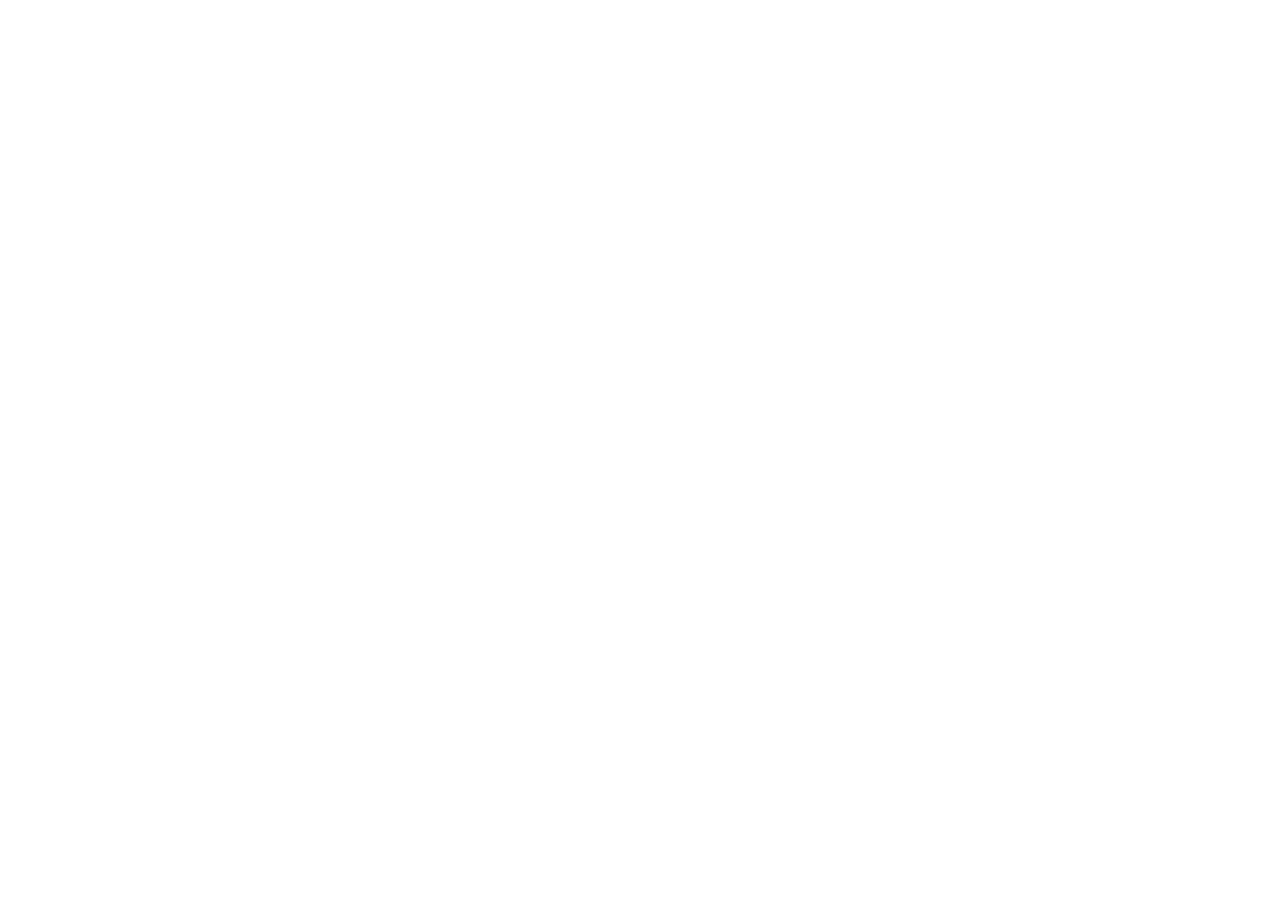
==== compra.html @ 0495fa66 "holi" ====
<!DOCTYPE html>
<html lang="en">
<head>
    <meta charset="UTF-8">
    <meta name="viewport" content="width=device-width, initial-scale=1.0">
    <title>Compra</title>
</head>
<body>
    
</body>
</html>
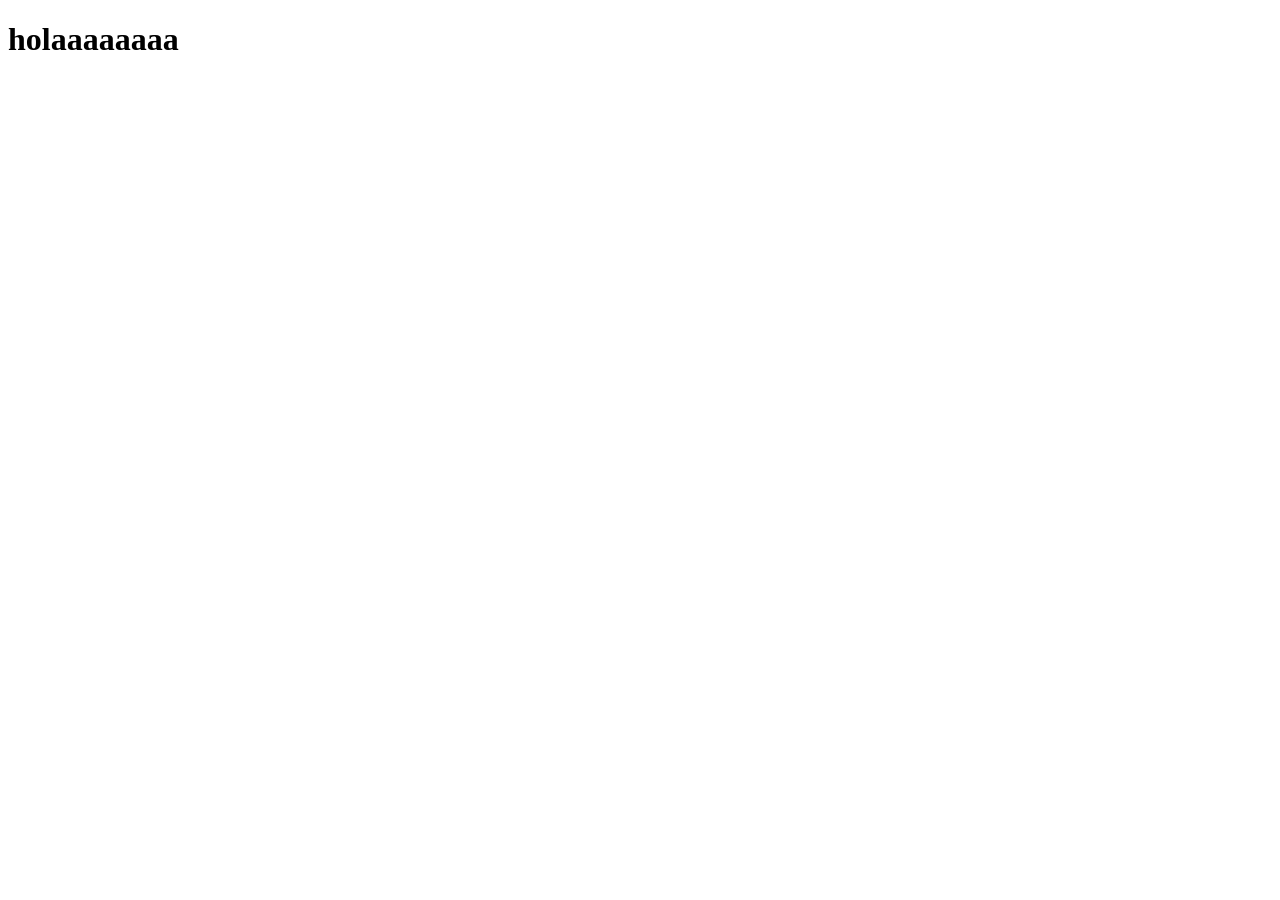
==== commit 4db275f2: "prueba" ====
--- a/compra.html
+++ b/compra.html
@@ -6,6 +6,6 @@
     <title>Compra</title>
 </head>
 <body>
-    
+    <h1>holaaaaaaaa</h1>
 </body>
 </html>
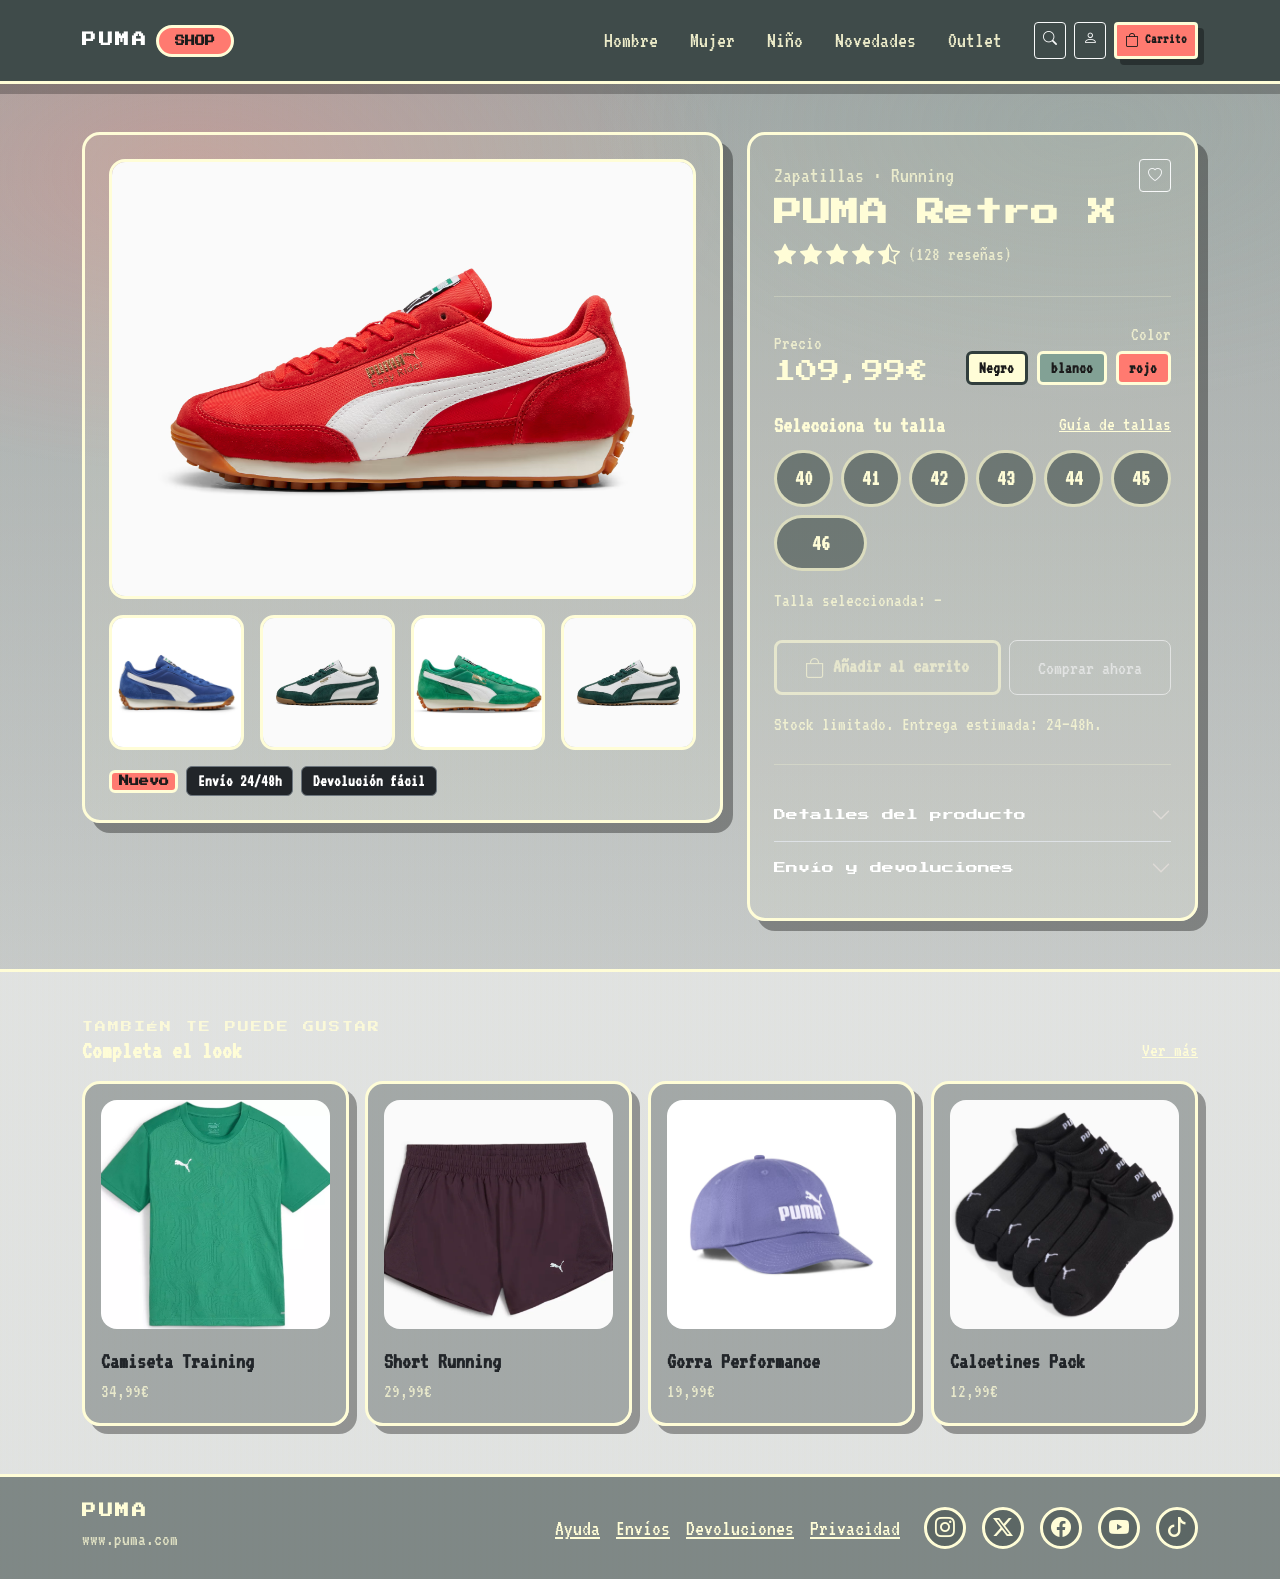
==== commit 3404de31: "final final. este siiiiiii" ====
--- a/compra.html
+++ b/compra.html
@@ -1,11 +1,380 @@
-<!DOCTYPE html>
-<html lang="en">
+<!doctype html>
+<html lang="es">
 <head>
-    <meta charset="UTF-8">
-    <meta name="viewport" content="width=device-width, initial-scale=1.0">
-    <title>Compra</title>
+  <meta charset="UTF-8" />
+  <meta name="viewport" content="width=device-width, initial-scale=1" />
+  <title>Compra Puma</title>
+
+  <link rel="shortcut icon" href="img/favicon.ico" type="image/x-icon">
+  <link rel="icon" href="img/favicon.ico" type="image/x-icon">
+
+  
+  <link href="https://cdn.jsdelivr.net/npm/bootstrap@5.3.3/dist/css/bootstrap.min.css" rel="stylesheet" />
+  <link rel="stylesheet" href="https://cdn.jsdelivr.net/npm/bootstrap-icons@1.11.3/font/bootstrap-icons.css">
+
+
+  <link rel="preconnect" href="https://fonts.googleapis.com">
+  <link rel="preconnect" href="https://fonts.gstatic.com" crossorigin>
+  <link href="https://fonts.googleapis.com/css2?family=Press+Start+2P&family=VT323&display=swap" rel="stylesheet">
+
+  <link rel="stylesheet" href="css/style.css" />
 </head>
+
 <body>
-    <h1>holaaaaaaaa</h1>
+
+  
+  <nav class="navbar navbar-expand-lg navbar-dark sticky-top retro-nav">
+    <div class="container py-2">
+      <a class="navbar-brand d-flex align-items-center gap-2" href="#">
+        <span class="brand">PUMA</span>
+        <span class="badge badge-hot rounded-pill px-3 py-2">SHOP</span>
+      </a>
+
+      <button class="navbar-toggler" type="button" data-bs-toggle="collapse" data-bs-target="#nav"
+              aria-controls="nav" aria-expanded="false" aria-label="Abrir menú">
+        <span class="navbar-toggler-icon"></span>
+      </button>
+
+      <div id="nav" class="collapse navbar-collapse">
+        <ul class="navbar-nav ms-auto align-items-lg-center gap-lg-3">
+          <li class="nav-item"><a class="nav-link" href="#">Hombre</a></li>
+          <li class="nav-item"><a class="nav-link" href="#">Mujer</a></li>
+          <li class="nav-item"><a class="nav-link" href="#">Niño</a></li>
+          <li class="nav-item"><a class="nav-link" href="#">Novedades</a></li>
+          <li class="nav-item"><a class="nav-link" href="#">Outlet</a></li>
+
+          <li class="nav-item d-lg-none"><hr class="border-secondary my-2"></li>
+
+          <li class="nav-item d-flex gap-2 ms-lg-2">
+            <a class="btn btn-outline-light btn-sm" href="#"><i class="bi bi-search"></i></a>
+            <a class="btn btn-outline-light btn-sm" href="#"><i class="bi bi-person"></i></a>
+            <a class="btn btn-puma btn-sm" href="#"><i class="bi bi-bag"></i> Carrito</a>
+          </li>
+        </ul>
+      </div>
+    </div>
+  </nav>
+
+  
+  <header class="producto py-4 py-lg-5">
+    <div class="container">
+      <div class="row g-4 align-items-start">
+
+       
+        <div class="col-12 col-lg-7">
+          <div class="glass p-3 p-lg-4">
+            <div class="row g-3">
+
+              <div class="col-12">
+                <img
+                  id="mainImage"
+                  class="main-img img-fluid"
+                  src="media/Zapatillas-Easy-Rider-Vintage.webp"
+                  alt="Zapatillas"
+                />
+              </div>
+
+              <div class="col-6 col-md-3">
+                <button class="thumb w-100" type="button"
+                        data-full="https://images.unsplash.com/photo-1542291026-7eec264c27ff?auto=format&fit=crop&w=1600&q=70">
+                  <img class="w-100 img-fluid"
+                       src="media/azul.webp"
+                       alt="Vista 1">
+                </button>
+              </div>
+
+              <div class="col-6 col-md-3">
+                <button class="thumb w-100" type="button"
+                        data-full="https://images.unsplash.com/photo-1528701800489-20be3cce3c3a?auto=format&fit=crop&w=1600&q=70">
+                  <img class="w-100 img-fluid"
+                       src="media/blanco.avif"
+                       alt="Vista 2">
+                </button>
+              </div>
+
+              <div class="col-6 col-md-3">
+                <button class="thumb w-100" type="button"
+                        data-full="https://images.unsplash.com/photo-1562183241-b937e95585b6?auto=format&fit=crop&w=1600&q=70">
+                  <img class="w-100 img-fluid"
+                       src="media/verde.webp"
+                       alt="Vista 3">
+                </button>
+              </div>
+
+              <div class="col-6 col-md-3">
+                <button class="thumb w-100" type="button"
+                        data-full="https://images.unsplash.com/photo-1595341888016-a392ef81b7de?auto=format&fit=crop&w=1600&q=70">
+                  <img class="w-100 img-fluid"
+                       src="media/blanco.avif"
+                       alt="Vista 4">
+                </button>
+              </div>
+
+              <div class="col-12">
+                <div class="d-flex flex-wrap gap-2 align-items-center">
+                  <span class="badge badge-hot">Nuevo</span>
+                  <span class="badge bg-dark border border-secondary">Envío 24/48h</span>
+                  <span class="badge bg-dark border border-secondary">Devolución fácil</span>
+                </div>
+              </div>
+
+            </div>
+          </div>
+        </div>
+
+        
+        <div class="col-12 col-lg-5">
+          <div class="glass p-3 p-lg-4 position-lg-sticky">
+            <div class="d-flex justify-content-between align-items-start gap-3">
+              <div>
+                <p class="muted mb-1">Zapatillas · Running</p>
+                <h1 class="h3 fw-bold mb-2 title-retro">PUMA Retro X</h1>
+
+                <div class="d-flex align-items-center gap-2 flex-wrap">
+                  <div class="d-flex gap-1">
+                    <i class="bi bi-star-fill"></i>
+                    <i class="bi bi-star-fill"></i>
+                    <i class="bi bi-star-fill"></i>
+                    <i class="bi bi-star-fill"></i>
+                    <i class="bi bi-star-half"></i>
+                  </div>
+                  <span class="muted small">(128 reseñas)</span>
+                </div>
+              </div>
+
+              <button class="btn btn-outline-light btn-sm" type="button">
+                <i class="bi bi-heart"></i>
+              </button>
+            </div>
+
+            <hr class="my-4">
+
+            <div class="d-flex flex-column flex-sm-row align-items-sm-end justify-content-sm-between gap-3">
+              <div>
+                <div class="muted small">Precio</div>
+                <div class="h2 price mb-0">109,99€</div>
+              </div>
+              <div class="text-sm-end">
+                <div class="muted small">Color</div>
+                <span class="badge badge-cream">Negro</span>
+                <span class="badge badge-sage">blanco</span>
+                <span class="badge badge-coral">rojo</span>
+              </div>
+            </div>
+
+            <div class="mt-4">
+              <div class="d-flex justify-content-between align-items-center mb-2">
+                <span class="fw-bold">Selecciona tu talla</span>
+                <a href="#" class="link-muted small">Guía de tallas</a>
+              </div>
+
+
+              <div class="row g-2" id="sizeGrid">
+                <div class="col-4 col-sm-3 col-lg-2 size-pill"><button class="size-btn" type="button" data-size="40">40</button></div>
+                <div class="col-4 col-sm-3 col-lg-2 size-pill"><button class="size-btn" type="button" data-size="41">41</button></div>
+                <div class="col-4 col-sm-3 col-lg-2 size-pill"><button class="size-btn" type="button" data-size="42">42</button></div>
+                <div class="col-4 col-sm-3 col-lg-2 size-pill"><button class="size-btn" type="button" data-size="43">43</button></div>
+                <div class="col-4 col-sm-3 col-lg-2 size-pill"><button class="size-btn" type="button" data-size="44">44</button></div>
+                <div class="col-4 col-sm-3 col-lg-2 size-pill"><button class="size-btn" type="button" data-size="45">45</button></div>
+                <div class="col-6 col-sm-4 col-lg-3 size-pill"><button class="size-btn" type="button" data-size="46">46</button></div>
+              </div>
+
+              <div class="mt-3 small muted">
+                Talla seleccionada: <span id="selectedSize">—</span>
+              </div>
+
+              <div class="d-grid d-sm-flex gap-2 mt-4">
+                <button id="addToCart" class="btn btn-puma btn-lg flex-sm-fill" type="button" disabled>
+                  <i class="bi bi-bag"></i> Añadir al carrito
+                </button>
+                <button id="buyNow" class="btn btn-outline-light btn-lg flex-sm-fill" type="button" disabled>
+                  Comprar ahora
+                </button>
+              </div>
+
+              <p class="muted small mt-3 mb-0">Stock limitado. Entrega estimada: 24–48h.</p>
+            </div>
+
+            <hr class="my-4">
+
+            <div class="accordion accordion-flush" id="acc">
+              <div class="accordion-item bg-transparent">
+                <h2 class="accordion-header">
+                  <button class="accordion-button collapsed bg-transparent text-white px-0" type="button"
+                          data-bs-toggle="collapse" data-bs-target="#c1">
+                    Detalles del producto
+                  </button>
+                </h2>
+                <div id="c1" class="accordion-collapse collapse" data-bs-parent="#acc">
+                  <div class="accordion-body px-0 muted">
+                    Upper transpirable, suela con agarre urbano y soporte estable para entrenos y día a día.
+                  </div>
+                </div>
+              </div>
+
+              <div class="accordion-item bg-transparent">
+                <h2 class="accordion-header">
+                  <button class="accordion-button collapsed bg-transparent text-white px-0" type="button"
+                          data-bs-toggle="collapse" data-bs-target="#c2">
+                    Envío y devoluciones
+                  </button>
+                </h2>
+                <div id="c2" class="accordion-collapse collapse" data-bs-parent="#acc">
+                  <div class="accordion-body px-0 muted">
+                    Envío estándar 24/48h y devoluciones fáciles dentro del plazo indicado en la política.
+                  </div>
+                </div>
+              </div>
+            </div>
+
+          </div>
+        </div>
+
+      </div>
+    </div>
+  </header>
+
+  <section class="py-5">
+    <div class="container">
+      <div class="d-flex justify-content-between align-items-end mb-3">
+        <div>
+          <div class="section-title">También te puede gustar</div>
+          <h2 class="h4 fw-bold mb-0">Completa el look</h2>
+        </div>
+        <a class="link-muted small" href="#">Ver más</a>
+      </div>
+
+      <div class="row g-3">
+        <div class="col-12 col-md-6 col-lg-3">
+          <div class="card card-dark p-3 h-100">
+            <div class="ratio ratio-1x1 mb-3">
+              <img class="w-100 h-100 object-fit-cover rounded-4"
+                   src="media/puma-teamfinal-training-jersey-jr-725776-658558-06-960.webp">
+            </div>
+            <div class="fw-bold">Camiseta Training</div>
+            <div class="muted small">34,99€</div>
+          </div>
+        </div>
+
+        <div class="col-12 col-md-6 col-lg-3">
+          <div class="card card-dark p-3 h-100">
+            <div class="ratio ratio-1x1 mb-3">
+              <img class="w-100 h-100 object-fit-cover rounded-4"
+                   src="media/Short_mujer_running_Puma_FAVORITE_VELOCITY_3_523178_89_granate_1024x1024.png.webp"
+                   alt="Producto 2">
+            </div>
+            <div class="fw-bold">Short Running</div>
+            <div class="muted small">29,99€</div>
+          </div>
+        </div>
+
+        <div class="col-12 col-md-6 col-lg-3">
+          <div class="card card-dark p-3 h-100">
+            <div class="ratio ratio-1x1 mb-3">
+              <img class="w-100 h-100 object-fit-cover rounded-4"
+                   src="media/picture.jpg.avif"
+                   alt="Producto 3">
+            </div>
+            <div class="fw-bold">Gorra Performance</div>
+            <div class="muted small">19,99€</div>
+          </div>
+        </div>
+
+        <div class="col-12 col-md-6 col-lg-3">
+          <div class="card card-dark p-3 h-100">
+            <div class="ratio ratio-1x1 mb-3">
+              <img class="w-100 h-100 object-fit-cover rounded-4"
+                   src="media/Calcetines-invisibles-acolchados-unisex-(pack-de-3).avif"
+                   alt="Producto 4">
+            </div>
+            <div class="fw-bold">Calcetines Pack</div>
+            <div class="muted small">12,99€</div>
+          </div>
+        </div>
+      </div>
+
+    </div>
+  </section>
+
+  <footer class="footer py-4">
+    <div class="container">
+      <div class="row g-4 align-items-center">
+  
+     
+        <div class="col-12 col-md">
+          <div class="brand mb-1">PUMA</div>
+          <div class="muted small">
+            www.puma.com
+          </div>
+        </div>
+  
+        
+        <div class="col-12 col-md-auto">
+          <div class="d-flex flex-wrap gap-3 justify-content-md-end">
+            <a class="link-muted" href="#">Ayuda</a>
+            <a class="link-muted" href="#">Envíos</a>
+            <a class="link-muted" href="#">Devoluciones</a>
+            <a class="link-muted" href="#">Privacidad</a>
+          </div>
+        </div>
+  
+      
+        <div class="col-12 col-md-auto">
+          <div class="d-flex gap-3 justify-content-md-end">
+  
+            <a href="https://www.instagram.com/puma/"
+               target="_blank"
+               rel="noopener noreferrer"
+               class="social-icon"
+               aria-label="Instagram Puma">
+              <i class="bi bi-instagram"></i>
+            </a>
+  
+            <a href="https://twitter.com/PUMA"
+               target="_blank"
+               rel="noopener noreferrer"
+               class="social-icon"
+               aria-label="X Puma">
+              <i class="bi bi-twitter-x"></i>
+            </a>
+  
+            <a href="https://www.facebook.com/PUMA"
+               target="_blank"
+               rel="noopener noreferrer"
+               class="social-icon"
+               aria-label="Facebook Puma">
+              <i class="bi bi-facebook"></i>
+            </a>
+  
+            <a href="https://www.youtube.com/@PUMA"
+               target="_blank"
+               rel="noopener noreferrer"
+               class="social-icon"
+               aria-label="YouTube Puma">
+              <i class="bi bi-youtube"></i>
+            </a>
+  
+            <a href="https://www.tiktok.com/@puma"
+               target="_blank"
+               rel="noopener noreferrer"
+               class="social-icon"
+               aria-label="TikTok Puma">
+              <i class="bi bi-tiktok"></i>
+            </a>
+  
+          </div>
+        </div>
+  
+      </div>
+    </div>
+  </footer>
+  
+
+  <script src="https://cdn.jsdelivr.net/npm/bootstrap@5.3.3/dist/js/bootstrap.bundle.min.js"></script>
+
+  
+  <script src="https://code.jquery.com/jquery-3.7.1.min.js"></script>
+
+  <script src="js/script.js"></script>
 </body>
-</html>+</html>
--- a/css/style.css
+++ b/css/style.css
@@ -0,0 +1,215 @@
+:root{
+    --c-dark: #313E3D;
+    --c-sage: #82A195;
+    --c-coral:#FF7A70;
+    --c-cream:#FFFDD7;
+  
+    --pixel: 3px;
+  }
+  
+  html { scroll-behavior: smooth; }
+  
+  body{
+    background:
+      linear-gradient(0deg, rgba(49,62,61,.15), rgba(49,62,61,.15)),
+      repeating-linear-gradient(
+        90deg,
+        rgba(255,253,215,.08) 0px,
+        rgba(255,253,215,.08) 2px,
+        rgba(255,253,215,.03) 2px,
+        rgba(255,253,215,.03) 6px
+      );
+    color: var(--c-cream);
+    font-family: "VT323", monospace;
+    font-size: 22px;
+    overflow-x: hidden;
+  }
+  
+  a{ color: var(--c-cream); }
+  a:hover{ color: var(--c-coral); }
+  
+  .brand{
+    font-family: "Press Start 2P", system-ui;
+    letter-spacing: .18em;
+    font-weight: 800;
+    font-size: 14px;
+  }
+  
+
+  .retro-nav{
+    background: rgba(49,62,61,.92);
+    border-bottom: var(--pixel) solid var(--c-cream);
+    box-shadow: 0 10px 0 rgba(0,0,0,.25);
+  }
+  .navbar .nav-link{
+    color: var(--c-cream);
+    opacity: .9;
+  }
+  .navbar .nav-link:hover{
+    color: var(--c-coral);
+    opacity: 1;
+  }
+  
+  .badge-hot{
+    background: var(--c-coral);
+    color: #1b1b1b;
+    border: var(--pixel) solid var(--c-cream);
+    font-family: "Press Start 2P", system-ui;
+    font-size: 10px;
+  }
+  
+
+  .producto{
+    background:
+      radial-gradient(900px 500px at 15% 10%, rgba(255,122,112,.28), transparent 60%),
+      radial-gradient(900px 500px at 85% 5%, rgba(130,161,149,.18), transparent 55%),
+      linear-gradient(180deg, rgba(49,62,61,.35), rgba(49,62,61,.15));
+    border-bottom: var(--pixel) solid var(--c-cream);
+  }
+  
+  
+  .glass{
+    background: rgba(255,253,215,.08);
+    border: var(--pixel) solid var(--c-cream);
+    border-radius: 18px;
+    box-shadow: 10px 10px 0 rgba(0,0,0,.35);
+  }
+  
+ 
+  @media (min-width: 992px){
+    .position-lg-sticky{
+      position: sticky;
+      top: 92px;
+    }
+  }
+  
+
+  .main-img{
+    width: 100%;
+    height: auto;
+    border-radius: 16px;
+    border: var(--pixel) solid var(--c-cream);
+    background: rgba(0,0,0,.15);
+    aspect-ratio: 4 / 3;
+    object-fit: cover;
+  }
+  @media (max-width: 575.98px){
+    .main-img{ aspect-ratio: 1 / 1; }
+  }
+  
+  .thumb{
+    background: rgba(0,0,0,.12);
+    border: var(--pixel) solid var(--c-cream);
+    border-radius: 14px;
+    padding: 0;
+    overflow: hidden;
+    transition: transform .12s ease;
+  }
+  .thumb:hover{ transform: translateY(-2px); border-color: var(--c-coral); }
+  .thumb.is-active{ border-color: var(--c-coral); }
+  
+  
+  .muted{ color: rgba(255,253,215,.75); }
+  .title-retro{
+    font-family: "Press Start 2P", system-ui;
+    letter-spacing: .02em;
+    line-height: 1.25;
+  }
+  
+
+  .price{
+    font-family: "Press Start 2P", system-ui;
+    font-size: 22px;
+  }
+  
+  
+  .btn-puma{
+    background: var(--c-coral);
+    color: #1b1b1b;
+    border: var(--pixel) solid var(--c-cream);
+    font-weight: 900;
+    box-shadow: 6px 6px 0 rgba(0,0,0,.35);
+  }
+  .btn-puma:hover{ background: #ff8f88; color:#1b1b1b; }
+  .btn:disabled{ opacity: .6; box-shadow: none; }
+  
+ 
+  .size-pill .size-btn{
+    width: 100%;
+    border-radius: 999px;
+    border: var(--pixel) solid rgba(255,253,215,.75);
+    background: rgba(49,62,61,.55);
+    color: var(--c-cream);
+    padding: .55rem .6rem;
+    font-weight: 700;
+    
+  }
+  .size-pill .size-btn:hover{
+    transform: translateY(-1px);
+    border-color: var(--c-coral);
+  }
+  .size-pill .size-btn.is-selected{
+    border-color: var(--c-coral);
+    background: rgba(255,122,112,.18);
+  }
+  
+  .badge-cream{ background: var(--c-cream); color:#1b1b1b; border: var(--pixel) solid var(--c-dark); }
+  .badge-sage{  background: var(--c-sage);  color:#1b1b1b; border: var(--pixel) solid var(--c-cream); }
+  .badge-coral{ background: var(--c-coral); color:#1b1b1b; border: var(--pixel) solid var(--c-cream); }
+  
+  .section-title{
+    font-family: "Press Start 2P", system-ui;
+    font-size: 11px;
+    letter-spacing: .18em;
+    text-transform: uppercase;
+    color: rgba(255,253,215,.85);
+  }
+  
+  .card-dark{
+    background: rgba(49,62,61,.35);
+    border: var(--pixel) solid var(--c-cream);
+    border-radius: 18px;
+    box-shadow: 8px 8px 0 rgba(0,0,0,.35);
+  }
+  
+  
+  .accordion-button{
+    font-family: "Press Start 2P", system-ui;
+    font-size: 12px;
+  }
+  .accordion-button:focus{
+    box-shadow: none;
+  }
+  .accordion-button::after{
+    filter: invert(1);
+  }
+  
+
+  .footer{
+    background: rgba(49,62,61,.55);
+    border-top: var(--pixel) solid var(--c-cream);
+  }
+  
+  .bi{ vertical-align: -0.15em; }
+
+  .social-icon{
+    display: inline-flex;
+    align-items: center;
+    justify-content: center;
+    width: 42px;
+    height: 42px;
+    border-radius: 50%;
+    border: var(--pixel) solid var(--c-cream);
+    background: rgba(49,62,61,.45);
+    color: var(--c-cream);
+    font-size: 20px;
+   
+  }
+  
+  .social-icon:hover{
+    background: var(--c-coral);
+    color: #1b1b1b;
+    transform: translateY(-2px);
+  }
+  
+  
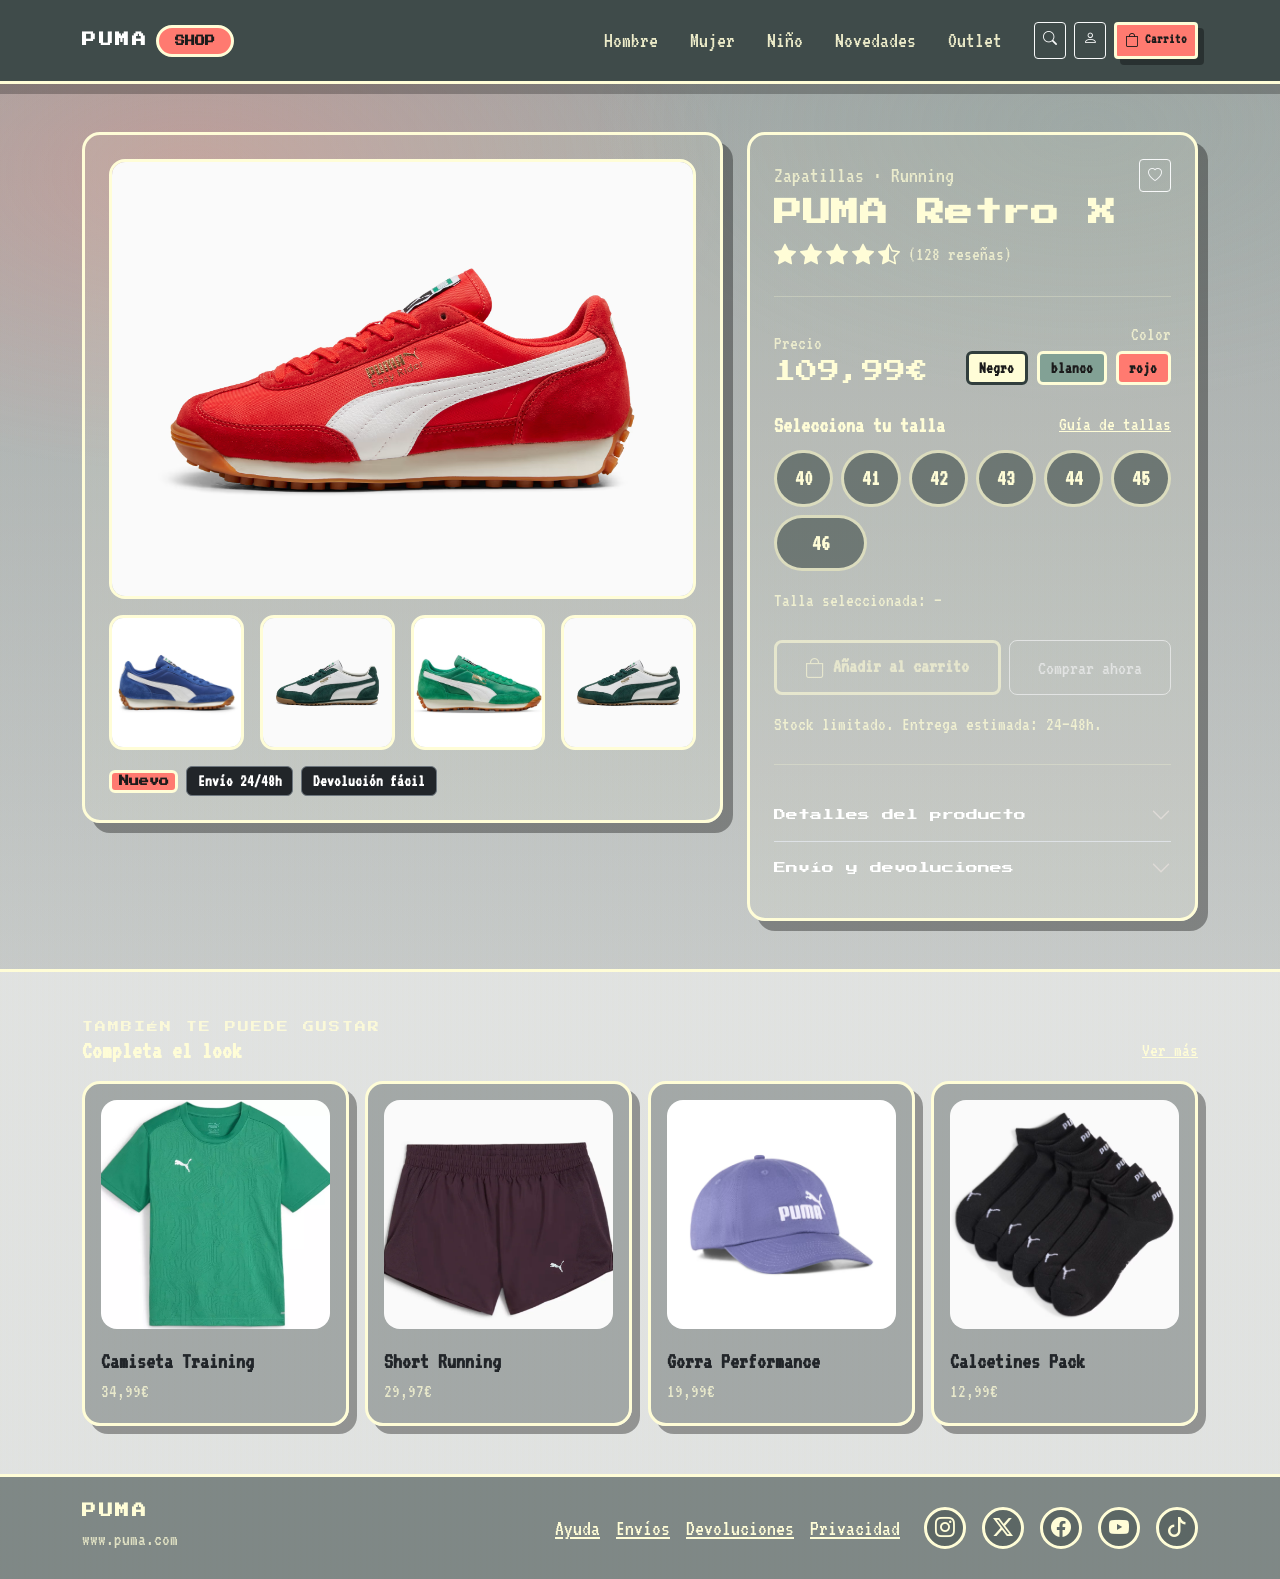
==== commit 7a2ae9f4: "final" ====
--- a/compra.html
+++ b/compra.html
@@ -264,7 +264,7 @@
                    alt="Producto 2">
             </div>
             <div class="fw-bold">Short Running</div>
-            <div class="muted small">29,99€</div>
+            <div class="muted small">29,97€</div>
           </div>
         </div>
 
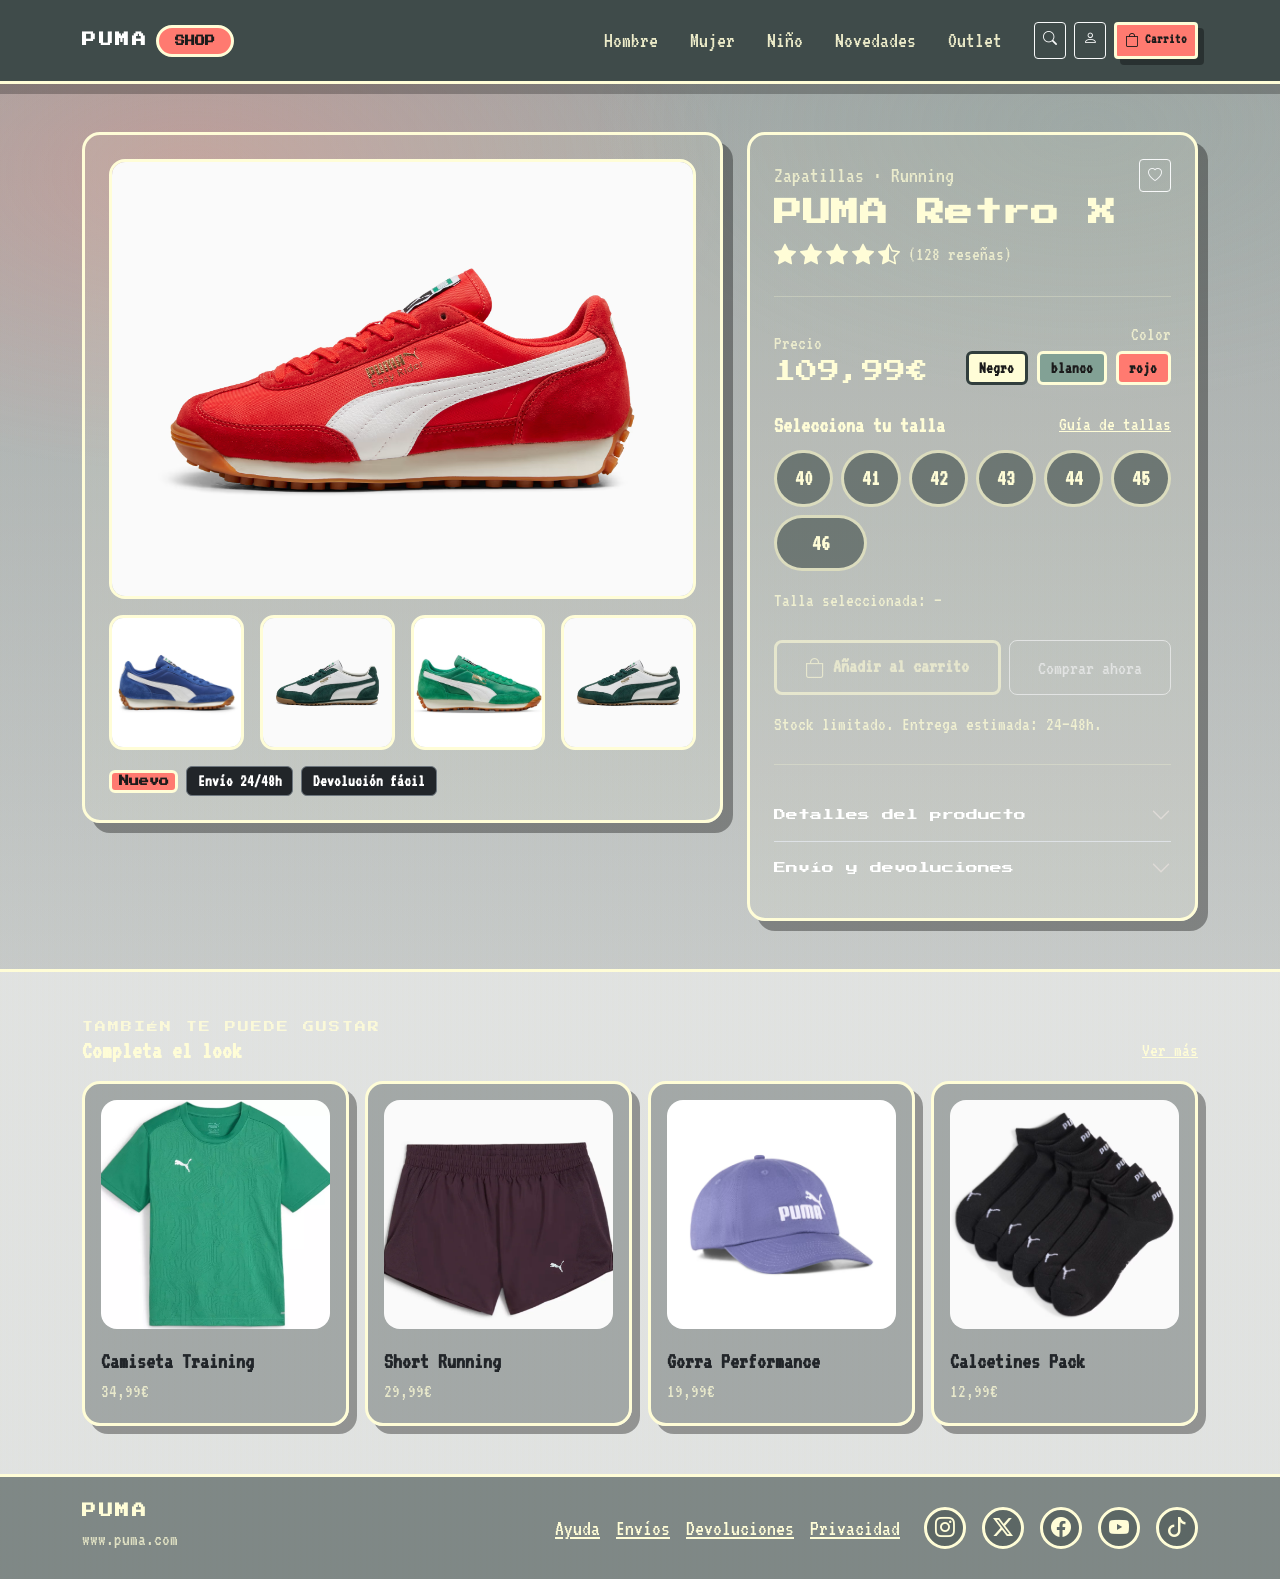
==== commit 54b3384b: "hola" ====
--- a/compra.html
+++ b/compra.html
@@ -264,7 +264,7 @@
                    alt="Producto 2">
             </div>
             <div class="fw-bold">Short Running</div>
-            <div class="muted small">29,97€</div>
+            <div class="muted small">29,99€</div>
           </div>
         </div>
 
